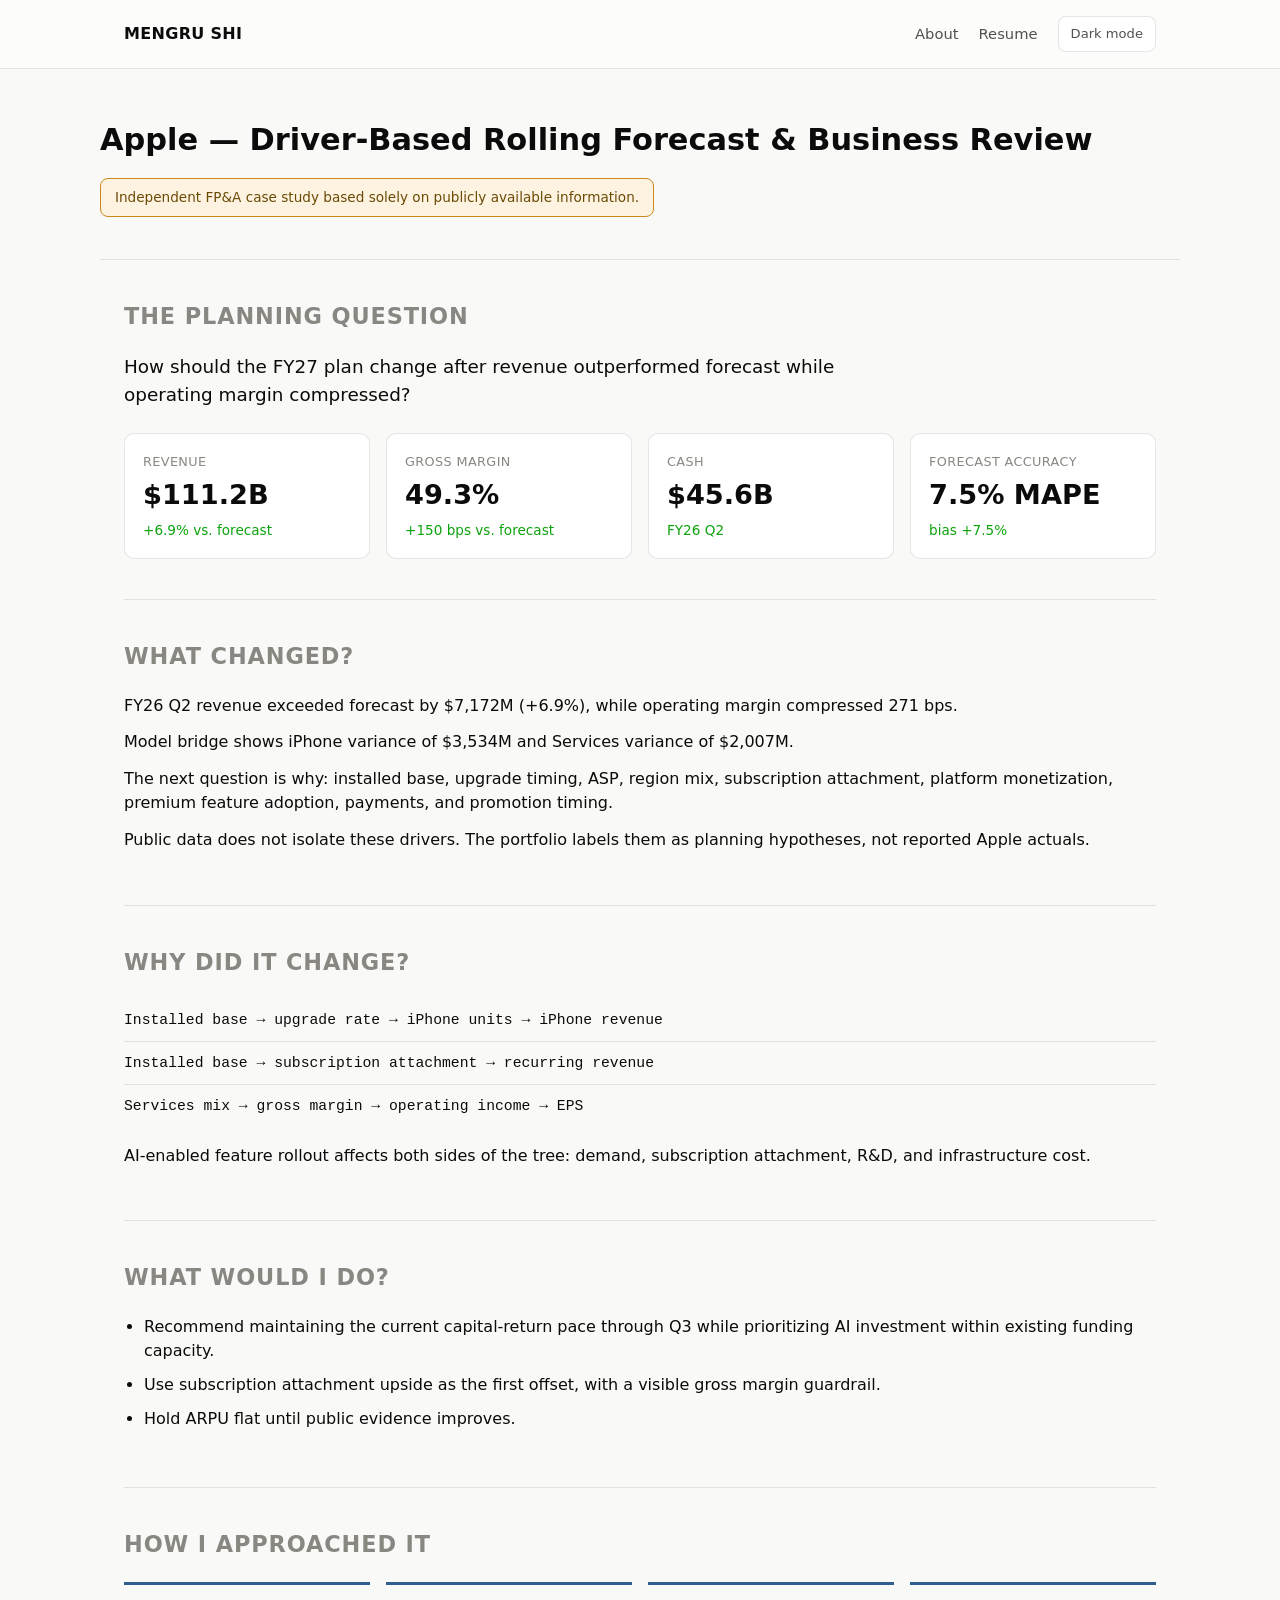
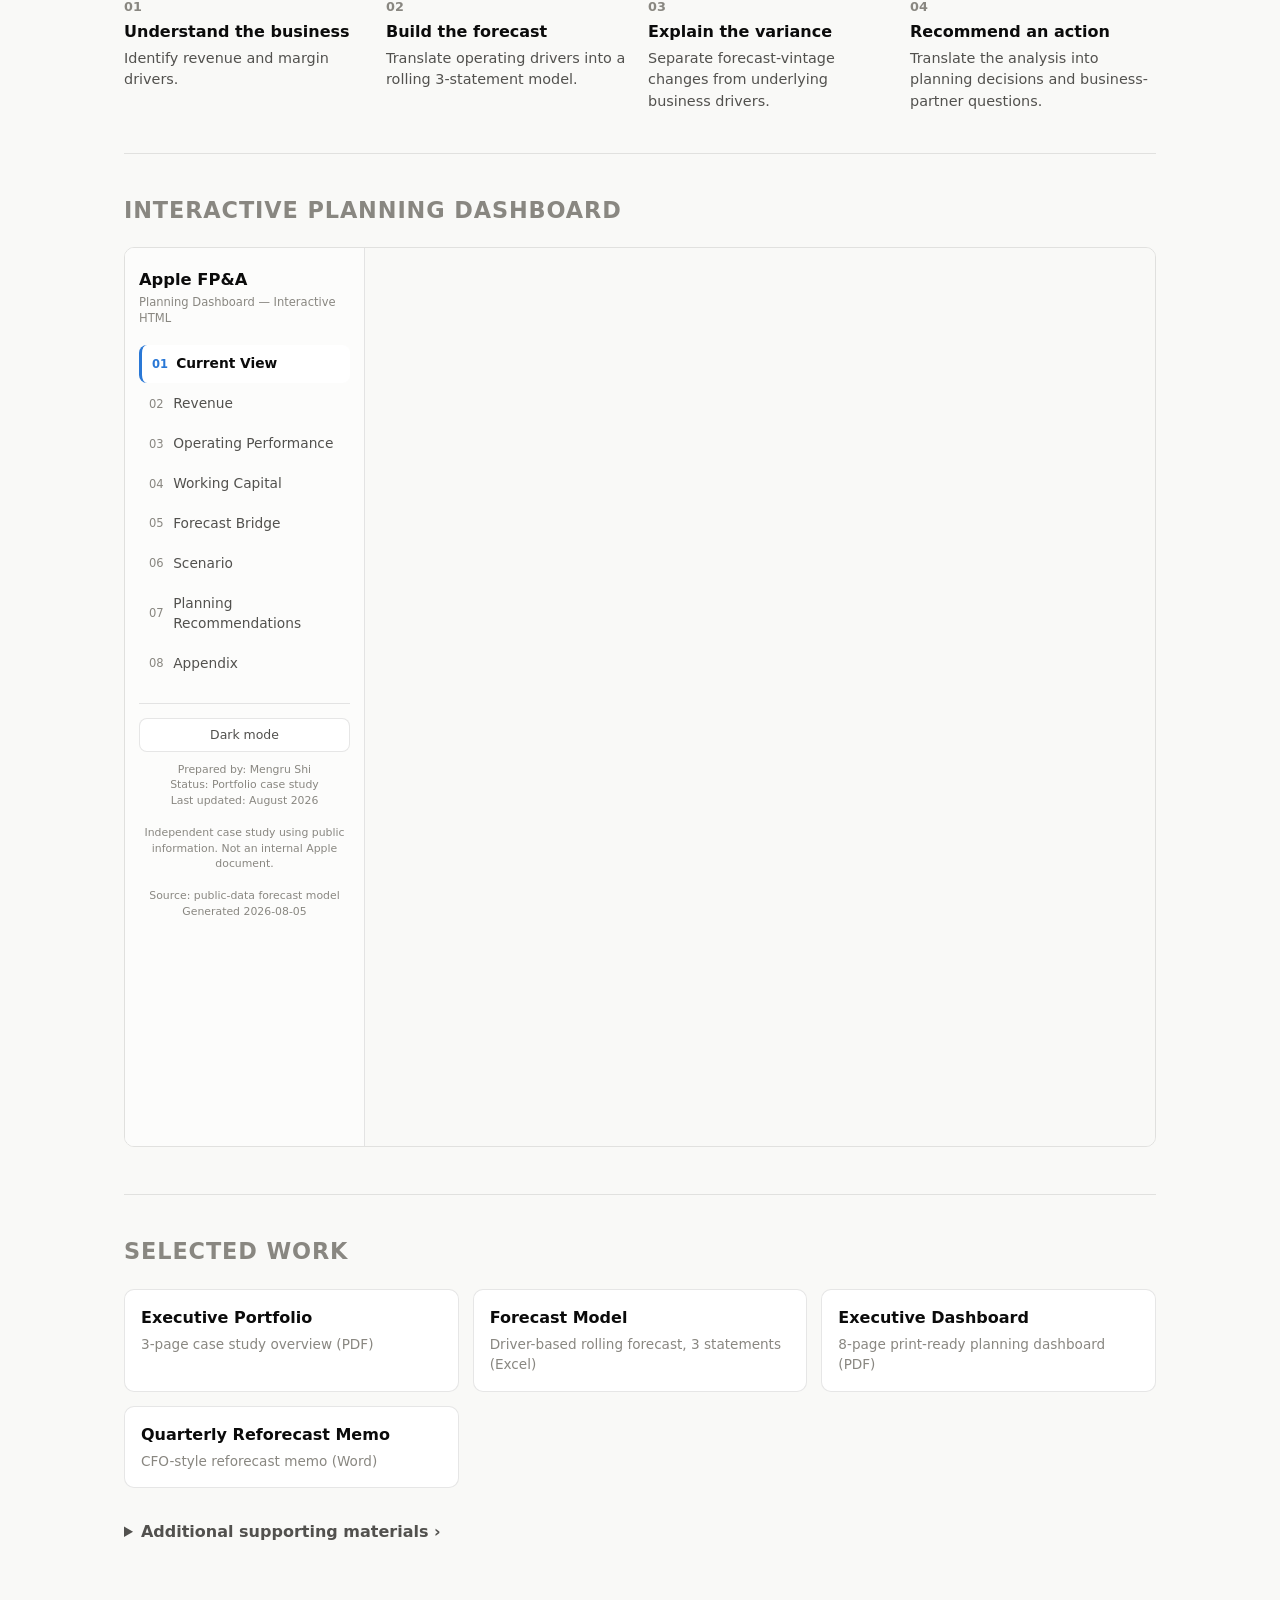
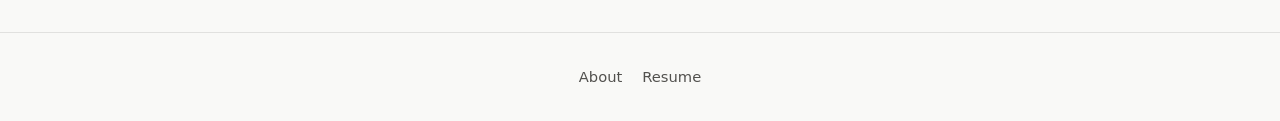
==== apple-fpa-case-study.html @ 6d857d4f "Initial FP&A portfolio website: homepage + Apple case study" ====
<!doctype html>
<html lang="en">
<head>
<meta charset="utf-8">
<meta name="viewport" content="width=device-width, initial-scale=1">
<title>Apple FP&amp;A Case Study — Mengru Shi</title>
<meta name="description" content="Independent FP&amp;A case study: driver-based rolling forecast, variance bridge, and planning recommendation for Apple, built from public financial information.">
<link rel="stylesheet" href="assets/styles.css">
</head>
<body>
<nav class="nav">
  <div class="nav-inner">
    <a class="nav-brand" href="index.html">MENGRU SHI</a>
    <ul class="nav-links">
      <li><a href="index.html#about">About</a></li>
      <li><a href="assets/resume/Mengru_Shi_Resume.pdf">Resume</a></li>
      <li><button class="theme-toggle" id="theme-toggle" type="button">Dark mode</button></li>
    </ul>
  </div>
</nav>

<header class="study-header container">
  <h1>Apple — Driver-Based Rolling Forecast &amp; Business Review</h1>
  <p class="disclaimer">Independent FP&amp;A case study based solely on publicly available information.</p>
</header>

<main class="container">

  <section class="section" id="planning-question">
    <h2>The Planning Question</h2>
    <p class="lede">How should the FY27 plan change after revenue outperformed forecast while operating margin compressed?</p>
    <div class="metric-tiles">
      <div class="metric-tile">
        <div class="label">Revenue</div>
        <div class="value tabular">$111.2B</div>
        <div class="delta">+6.9% vs. forecast</div>
      </div>
      <div class="metric-tile">
        <div class="label">Gross Margin</div>
        <div class="value tabular">49.3%</div>
        <div class="delta">+150 bps vs. forecast</div>
      </div>
      <div class="metric-tile">
        <div class="label">Cash</div>
        <div class="value tabular">$45.6B</div>
        <div class="delta">FY26 Q2</div>
      </div>
      <div class="metric-tile">
        <div class="label">Forecast Accuracy</div>
        <div class="value tabular">7.5% MAPE</div>
        <div class="delta">bias +7.5%</div>
      </div>
    </div>
  </section>

  <section class="section" id="what-changed">
    <h2>What changed?</h2>
    <p>FY26 Q2 revenue exceeded forecast by $7,172M (+6.9%), while operating margin compressed 271 bps.</p>
    <p>Model bridge shows iPhone variance of $3,534M and Services variance of $2,007M.</p>
    <p>The next question is why: installed base, upgrade timing, ASP, region mix, subscription attachment, platform monetization, premium feature adoption, payments, and promotion timing.</p>
    <p>Public data does not isolate these drivers. The portfolio labels them as planning hypotheses, not reported Apple actuals.</p>
  </section>

  <section class="section" id="why-did-it-change">
    <h2>Why did it change?</h2>
    <ul class="driver-tree">
      <li>Installed base → upgrade rate → iPhone units → iPhone revenue</li>
      <li>Installed base → subscription attachment → recurring revenue</li>
      <li>Services mix → gross margin → operating income → EPS</li>
    </ul>
    <p style="margin-top:16px;">AI-enabled feature rollout affects both sides of the tree: demand, subscription attachment, R&amp;D, and infrastructure cost.</p>
  </section>

  <section class="section" id="what-would-i-do">
    <h2>What would I do?</h2>
    <ul class="recommend-list">
      <li>Recommend maintaining the current capital-return pace through Q3 while prioritizing AI investment within existing funding capacity.</li>
      <li>Use subscription attachment upside as the first offset, with a visible gross margin guardrail.</li>
      <li>Hold ARPU flat until public evidence improves.</li>
    </ul>
  </section>

  <section class="section" id="how-i-approached-it">
    <h2>How I Approached It</h2>
    <div class="approach-steps">
      <div class="approach-step">
        <div class="step-num">01</div>
        <div class="step-title">Understand the business</div>
        <div class="step-desc">Identify revenue and margin drivers.</div>
      </div>
      <div class="approach-step">
        <div class="step-num">02</div>
        <div class="step-title">Build the forecast</div>
        <div class="step-desc">Translate operating drivers into a rolling 3-statement model.</div>
      </div>
      <div class="approach-step">
        <div class="step-num">03</div>
        <div class="step-title">Explain the variance</div>
        <div class="step-desc">Separate forecast-vintage changes from underlying business drivers.</div>
      </div>
      <div class="approach-step">
        <div class="step-num">04</div>
        <div class="step-title">Recommend an action</div>
        <div class="step-desc">Translate the analysis into planning decisions and business-partner questions.</div>
      </div>
    </div>
  </section>

  <section class="section dashboard-embed" id="dashboard">
    <h2>Interactive Planning Dashboard</h2>
    <iframe src="dashboard.html" title="Apple FP&amp;A Interactive Planning Dashboard" loading="lazy"></iframe>
    <a class="dashboard-mobile-link btn btn-secondary" href="dashboard.html" target="_blank" rel="noopener">Open dashboard full-screen →</a>
  </section>

  <section class="section" id="selected-work">
    <h2>Selected Work</h2>
    <div class="downloads-primary">
      <a class="download-item" href="assets/downloads/Executive-Portfolio.pdf">
        <div class="dl-label">Executive Portfolio</div>
        <div class="dl-desc">3-page case study overview (PDF)</div>
      </a>
      <a class="download-item" href="assets/downloads/Forecast-Model.xlsx">
        <div class="dl-label">Forecast Model</div>
        <div class="dl-desc">Driver-based rolling forecast, 3 statements (Excel)</div>
      </a>
      <a class="download-item" href="assets/downloads/Executive-Dashboard.pdf">
        <div class="dl-label">Executive Dashboard</div>
        <div class="dl-desc">8-page print-ready planning dashboard (PDF)</div>
      </a>
      <a class="download-item" href="assets/downloads/Quarterly-Reforecast-Memo.docx">
        <div class="dl-label">Quarterly Reforecast Memo</div>
        <div class="dl-desc">CFO-style reforecast memo (Word)</div>
      </a>
    </div>
    <details class="supporting-materials">
      <summary>Additional supporting materials ›</summary>
      <div class="downloads-supporting-list">
        <a class="download-item" href="assets/downloads/Executive-Business-Review-Deck.pptx">
          <div class="dl-label">Executive Business Review Deck</div>
          <div class="dl-desc">15-slide quarterly business review (PowerPoint)</div>
        </a>
        <a class="download-item" href="assets/downloads/Business-Review.pdf">
          <div class="dl-label">Business Review</div>
          <div class="dl-desc">Business understanding memo (PDF)</div>
        </a>
        <a class="download-item" href="assets/downloads/Historical-Financial-Database.xlsx">
          <div class="dl-label">Historical Financial Database</div>
          <div class="dl-desc">FY21–FY25 annual + quarterly actuals (Excel)</div>
        </a>
        <a class="download-item" href="assets/downloads/Investment-Decision-Memo.docx">
          <div class="dl-label">Investment Decision Memo</div>
          <div class="dl-desc">FY27 AI investment scenario decision memo (Word)</div>
        </a>
      </div>
    </details>
  </section>

</main>

<footer class="footer">
  <ul class="nav-links">
    <li><a href="index.html#about">About</a></li>
    <li><a href="assets/resume/Mengru_Shi_Resume.pdf">Resume</a></li>
  </ul>
</footer>

<script src="assets/theme-toggle.js"></script>
</body>
</html>
---- assets/styles.css ----
:root {
  color-scheme: light;
  --page-plane: #f9f9f7;
  --surface-1: #fcfcfb;
  --surface-2: #ffffff;
  --text-primary: #0b0b0b;
  --text-secondary: #52514e;
  --text-muted: #898781;
  --gridline: #e1e0d9;
  --border: rgba(11,11,11,0.10);
  --accent: #2f5f8f;
  --status-good: #0ca30c;
  --caution-bg: #fdf3e0;
  --caution-border: #c98a1a;
  --caution-text: #6b4a06;
  --radius: 10px;
  --shadow: 0 1px 2px rgba(11,11,11,0.06);
}
@media (prefers-color-scheme: dark) {
  :root:where(:not([data-theme="light"])) {
    color-scheme: dark;
    --page-plane: #0d0d0d; --surface-1: #1a1a19; --surface-2: #202020;
    --text-primary: #ffffff; --text-secondary: #c3c2b7; --text-muted: #9a9890;
    --gridline: #2c2c2a; --border: rgba(255,255,255,0.12);
    --accent: #3987e5; --status-good: #0ca30c;
    --caution-bg: #2a2410; --caution-border: #c98a1a; --caution-text: #e8c98a;
    --shadow: 0 1px 2px rgba(0,0,0,0.4);
  }
}
:root[data-theme="dark"] {
  color-scheme: dark;
  --page-plane: #111111; --surface-1: #181818; --surface-2: #202020;
  --text-primary: #ffffff; --text-secondary: #c3c2b7; --text-muted: #9a9890;
  --gridline: #2c2c2a; --border: rgba(255,255,255,0.12);
  --accent: #3987e5; --status-good: #0ca30c;
  --caution-bg: #2a2410; --caution-border: #c98a1a; --caution-text: #e8c98a;
  --shadow: none;
}
:root[data-theme="light"] {
  color-scheme: light;
  --page-plane: #ffffff; --surface-1: #ffffff; --surface-2: #f7f8fa;
  --text-primary: #0b0b0b; --text-secondary: #52514e; --text-muted: #898781;
  --gridline: #e1e0d9; --border: rgba(11,11,11,0.10);
  --accent: #2f5f8f; --status-good: #0ca30c;
  --caution-bg: #fdf3e0; --caution-border: #c98a1a; --caution-text: #6b4a06;
}

* { box-sizing: border-box; }
html, body { margin: 0; padding: 0; }
body {
  font-family: system-ui, -apple-system, "Segoe UI", sans-serif;
  background: var(--page-plane);
  color: var(--text-primary);
  line-height: 1.5;
  font-size: 16px;
}
h1, h2, h3, h4 { margin: 0 0 0.5em 0; text-wrap: balance; }
p { margin: 0 0 0.8em 0; }
.tabular { font-variant-numeric: tabular-nums; }
a { color: var(--accent); }
.container { max-width: 1080px; margin: 0 auto; padding: 0 24px; }

/* ---- Nav ---- */
.nav {
  border-bottom: 1px solid var(--border);
  background: var(--surface-1);
  position: sticky; top: 0; z-index: 10;
}
.nav-inner { max-width: 1080px; margin: 0 auto; padding: 16px 24px; display: flex; align-items: center; justify-content: space-between; }
.nav-brand { font-weight: 700; text-decoration: none; color: var(--text-primary); letter-spacing: 0.02em; }
.nav-links { display: flex; align-items: center; gap: 20px; list-style: none; margin: 0; padding: 0; }
.nav-links a { color: var(--text-secondary); text-decoration: none; font-size: 0.92rem; }
.nav-links a:hover { color: var(--text-primary); }

/* ---- Buttons ---- */
.btn {
  display: inline-block; padding: 10px 20px; border-radius: 8px; font-size: 0.95rem;
  text-decoration: none; font-weight: 600; border: 1px solid var(--border); cursor: pointer;
}
.btn-primary { background: var(--accent); color: #ffffff; border-color: var(--accent); }
.btn-secondary { background: var(--surface-2); color: var(--text-primary); }
.theme-toggle { background: var(--surface-2); border: 1px solid var(--border); color: var(--text-secondary); font: inherit; font-size: 0.82rem; padding: 7px 12px; border-radius: 8px; cursor: pointer; }

/* ---- Hero ---- */
.hero { padding: 72px 0 48px; }
.hero-name { font-size: 1.1rem; letter-spacing: 0.08em; color: var(--text-muted); text-transform: uppercase; margin-bottom: 6px; }
.hero-title { font-size: 2.4rem; margin-bottom: 18px; }
.hero-tagline { font-size: 1.25rem; color: var(--text-primary); max-width: 640px; }
.hero-subline { font-size: 0.98rem; color: var(--text-muted); max-width: 640px; margin-bottom: 28px; }
.hero-ctas { display: flex; gap: 12px; flex-wrap: wrap; }

/* ---- Disclaimer ---- */
.disclaimer {
  background: var(--caution-bg); border: 1px solid var(--caution-border); color: var(--caution-text);
  border-radius: 8px; padding: 8px 14px; font-size: 0.85rem; display: inline-block; margin: 10px 0 18px;
}

/* ---- Case study cards (homepage) ---- */
.card-grid { display: grid; grid-template-columns: repeat(auto-fill, minmax(320px, 1fr)); gap: 20px; padding: 24px 0 72px; }
.case-card { background: var(--surface-2); border: 1px solid var(--border); border-radius: var(--radius); padding: 24px; box-shadow: var(--shadow); }
.case-card h3 { margin-bottom: 4px; }
.case-card .card-link { display: inline-block; margin-top: 14px; font-weight: 600; text-decoration: none; }

/* ---- Case study page header ---- */
.study-header { padding: 48px 0 24px; border-bottom: 1px solid var(--border); }
.study-header h1 { font-size: 1.9rem; margin-bottom: 6px; }

/* ---- Sections ---- */
.section { padding: 40px 0; border-bottom: 1px solid var(--border); }
.section:last-of-type { border-bottom: none; }
.section h2 { font-size: 1.4rem; color: var(--text-muted); text-transform: uppercase; letter-spacing: 0.04em; font-weight: 700; margin-bottom: 20px; }
.section .lede { font-size: 1.15rem; color: var(--text-primary); max-width: 760px; margin-bottom: 24px; }

/* ---- Metric tiles ---- */
.metric-tiles { display: grid; grid-template-columns: repeat(auto-fit, minmax(180px, 1fr)); gap: 16px; }
.metric-tile { background: var(--surface-2); border: 1px solid var(--border); border-radius: var(--radius); padding: 18px; }
.metric-tile .label { font-size: 0.8rem; color: var(--text-muted); text-transform: uppercase; letter-spacing: 0.03em; }
.metric-tile .value { font-size: 1.7rem; font-weight: 700; margin: 4px 0; }
.metric-tile .delta { font-size: 0.85rem; color: var(--status-good); }

/* ---- Driver tree / recommendation lists ---- */
.driver-tree { list-style: none; padding: 0; margin: 0; }
.driver-tree li { padding: 10px 0; border-top: 1px solid var(--border); font-family: ui-monospace, monospace; font-size: 0.92rem; }
.driver-tree li:first-child { border-top: none; }
.recommend-list { padding-left: 20px; }
.recommend-list li { margin-bottom: 10px; }

/* ---- How I Approached It ---- */
.approach-steps { display: grid; grid-template-columns: repeat(4, 1fr); gap: 16px; }
.approach-step { border-top: 3px solid var(--accent); padding-top: 12px; }
.approach-step .step-num { font-size: 0.8rem; color: var(--text-muted); font-weight: 700; }
.approach-step .step-title { font-weight: 700; margin: 4px 0; }
.approach-step .step-desc { font-size: 0.9rem; color: var(--text-secondary); }

/* ---- Dashboard embed ---- */
.dashboard-embed iframe { width: 100%; height: 900px; border: 1px solid var(--border); border-radius: var(--radius); }
.dashboard-mobile-link { display: none; }

/* ---- Downloads ---- */
.downloads-primary, .downloads-supporting-list { display: grid; grid-template-columns: repeat(auto-fill, minmax(260px, 1fr)); gap: 14px; }
.download-item { display: block; background: var(--surface-2); border: 1px solid var(--border); border-radius: var(--radius); padding: 16px; text-decoration: none; color: var(--text-primary); }
.download-item .dl-label { font-weight: 600; }
.download-item .dl-desc { font-size: 0.85rem; color: var(--text-muted); margin-top: 4px; }
details.supporting-materials { margin-top: 24px; }
details.supporting-materials summary { cursor: pointer; font-weight: 600; color: var(--text-secondary); padding: 8px 0; }
details.supporting-materials .downloads-supporting-list { margin-top: 16px; }

/* ---- Footer ---- */
.footer { border-top: 1px solid var(--border); padding: 32px 0; margin-top: 40px; }
.footer .nav-links { justify-content: center; }

/* ---- Responsive ---- */
@media (max-width: 720px) {
  .hero-title { font-size: 1.9rem; }
  .approach-steps { grid-template-columns: 1fr; }
  .dashboard-embed iframe { display: none; }
  .dashboard-mobile-link { display: inline-block; }
  .nav-links { gap: 12px; }
}
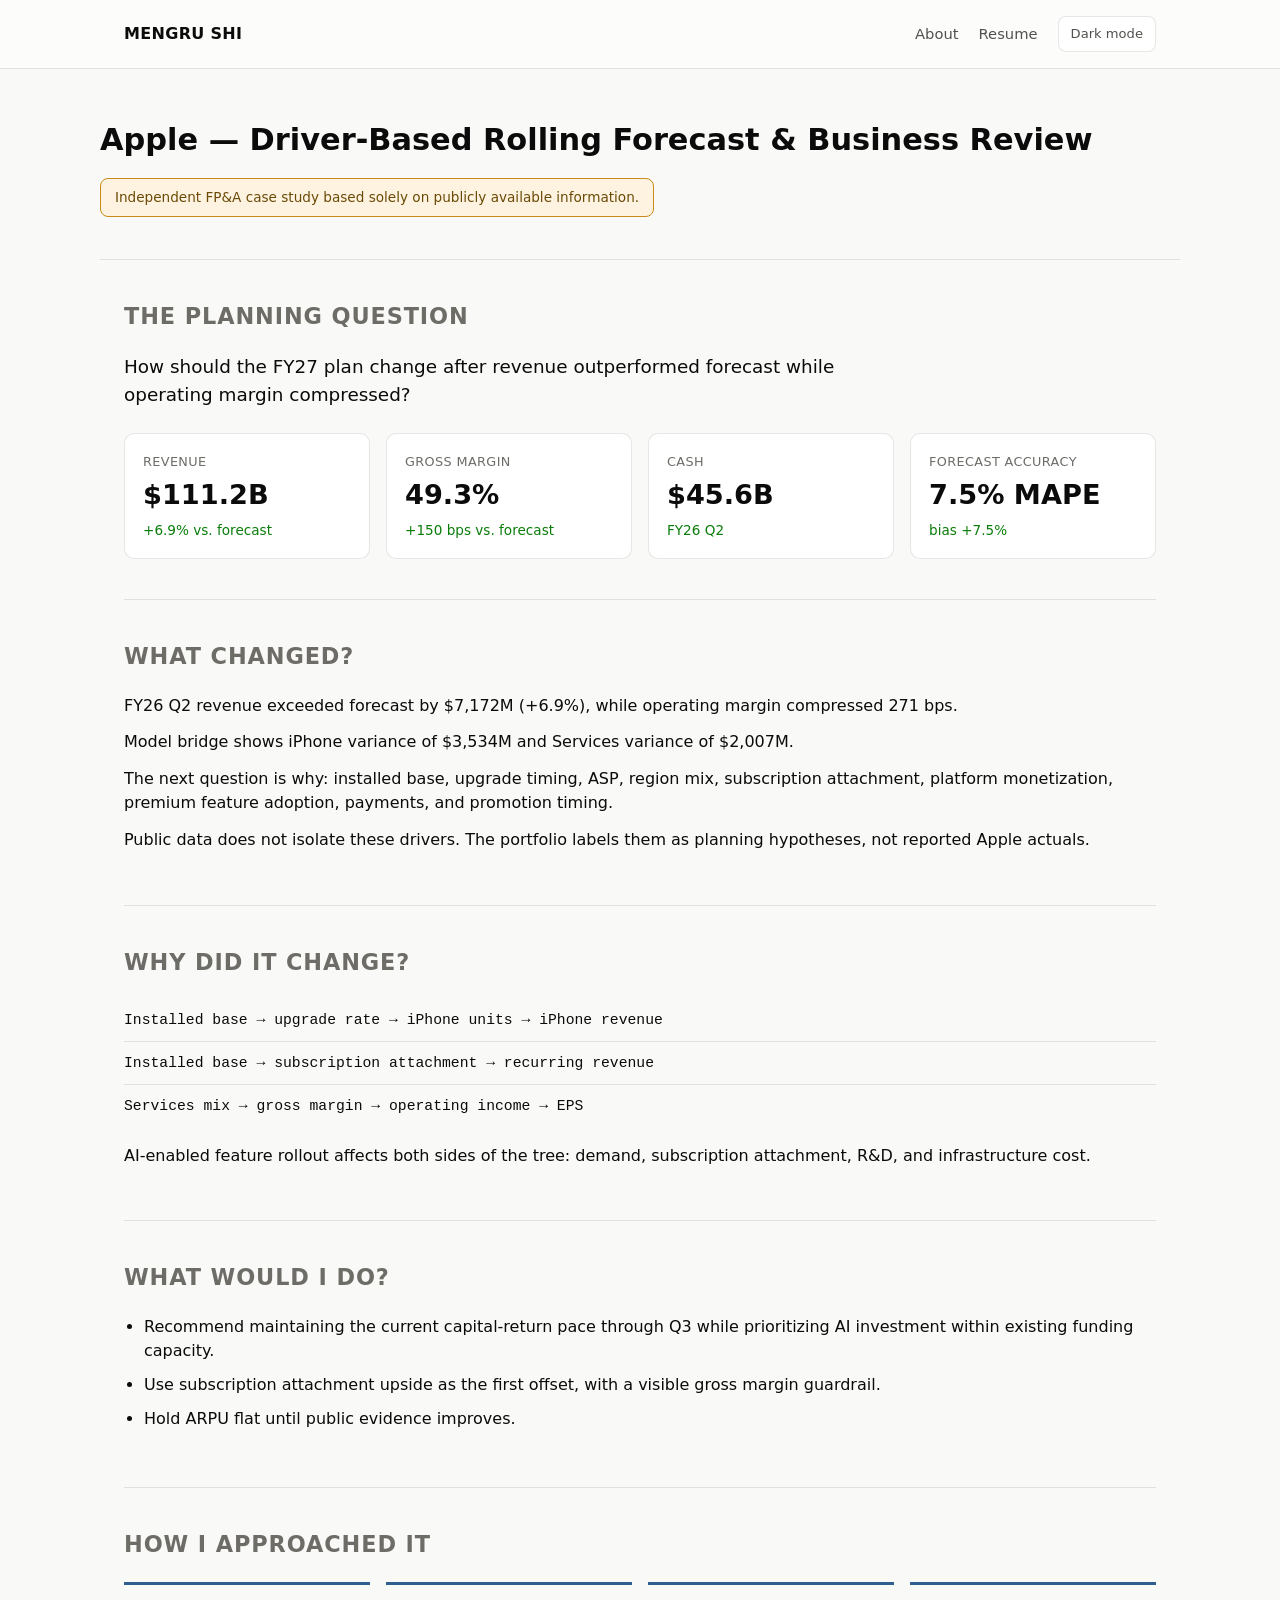
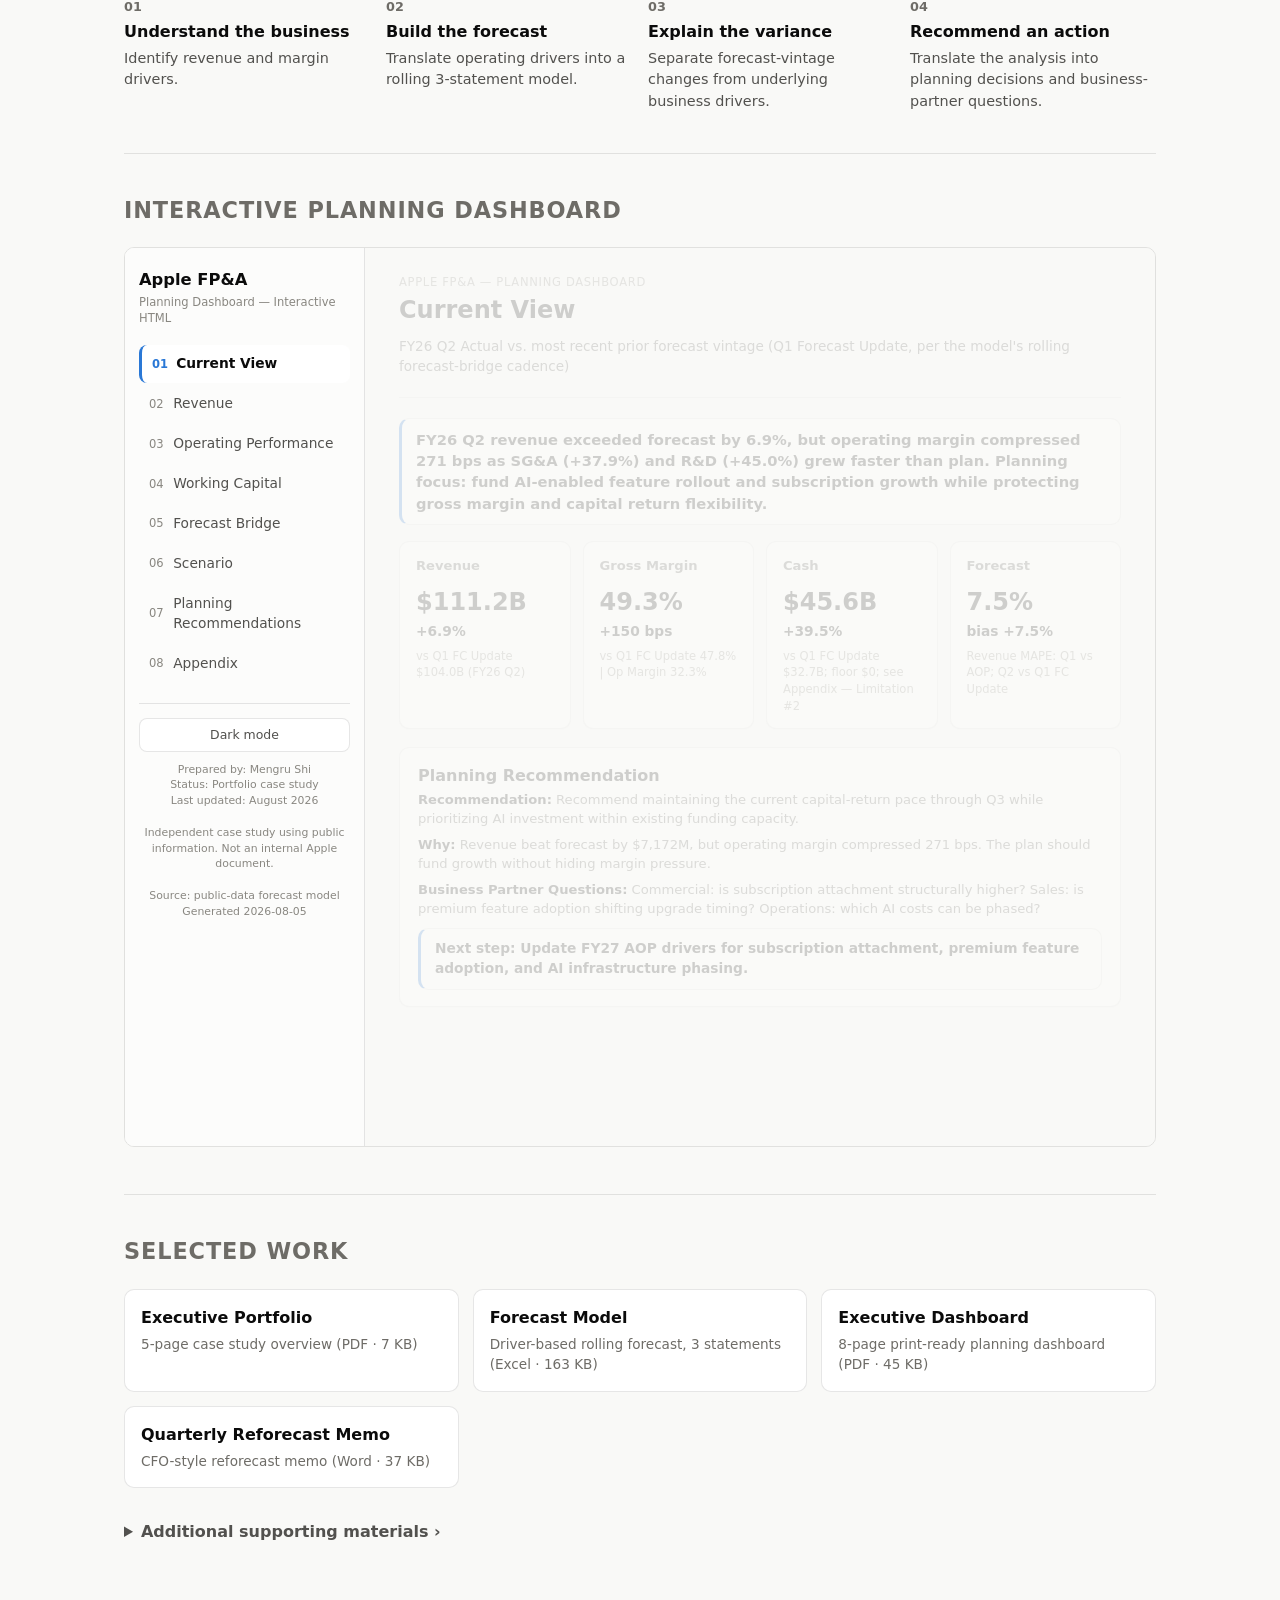
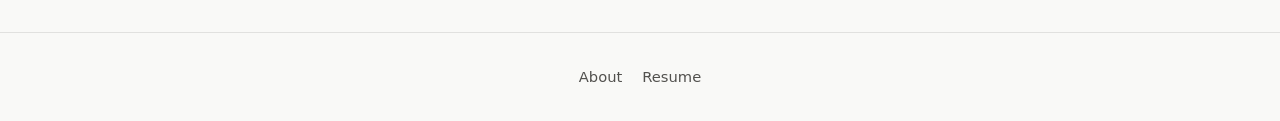
==== commit 133be78f: "Fix final-review findings: theme consistency, mobile overflow, contrast, heading hierarchy, download" ====
--- a/apple-fpa-case-study.html
+++ b/apple-fpa-case-study.html
@@ -5,6 +5,7 @@
 <meta name="viewport" content="width=device-width, initial-scale=1">
 <title>Apple FP&amp;A Case Study — Mengru Shi</title>
 <meta name="description" content="Independent FP&amp;A case study: driver-based rolling forecast, variance bridge, and planning recommendation for Apple, built from public financial information.">
+<script>try{var t=localStorage.getItem('apple-fpna-dashboard-theme');if(t==='dark'||t==='light')document.documentElement.setAttribute('data-theme',t)}catch(e){}</script>
 <link rel="stylesheet" href="assets/styles.css">
 </head>
 <body>
@@ -117,19 +118,19 @@
     <div class="downloads-primary">
       <a class="download-item" href="assets/downloads/Executive-Portfolio.pdf">
         <div class="dl-label">Executive Portfolio</div>
-        <div class="dl-desc">3-page case study overview (PDF)</div>
+        <div class="dl-desc">5-page case study overview (PDF · 7 KB)</div>
       </a>
       <a class="download-item" href="assets/downloads/Forecast-Model.xlsx">
         <div class="dl-label">Forecast Model</div>
-        <div class="dl-desc">Driver-based rolling forecast, 3 statements (Excel)</div>
+        <div class="dl-desc">Driver-based rolling forecast, 3 statements (Excel · 163 KB)</div>
       </a>
       <a class="download-item" href="assets/downloads/Executive-Dashboard.pdf">
         <div class="dl-label">Executive Dashboard</div>
-        <div class="dl-desc">8-page print-ready planning dashboard (PDF)</div>
+        <div class="dl-desc">8-page print-ready planning dashboard (PDF · 45 KB)</div>
       </a>
       <a class="download-item" href="assets/downloads/Quarterly-Reforecast-Memo.docx">
         <div class="dl-label">Quarterly Reforecast Memo</div>
-        <div class="dl-desc">CFO-style reforecast memo (Word)</div>
+        <div class="dl-desc">CFO-style reforecast memo (Word · 37 KB)</div>
       </a>
     </div>
     <details class="supporting-materials">
@@ -137,19 +138,19 @@
       <div class="downloads-supporting-list">
         <a class="download-item" href="assets/downloads/Executive-Business-Review-Deck.pptx">
           <div class="dl-label">Executive Business Review Deck</div>
-          <div class="dl-desc">15-slide quarterly business review (PowerPoint)</div>
+          <div class="dl-desc">15-slide quarterly business review (PowerPoint · 21 KB)</div>
         </a>
         <a class="download-item" href="assets/downloads/Business-Review.pdf">
           <div class="dl-label">Business Review</div>
-          <div class="dl-desc">Business understanding memo (PDF)</div>
+          <div class="dl-desc">Business understanding memo (PDF · 33 KB)</div>
         </a>
         <a class="download-item" href="assets/downloads/Historical-Financial-Database.xlsx">
           <div class="dl-label">Historical Financial Database</div>
-          <div class="dl-desc">FY21–FY25 annual + quarterly actuals (Excel)</div>
+          <div class="dl-desc">FY21–FY25 annual + quarterly actuals (Excel · 25 KB)</div>
         </a>
         <a class="download-item" href="assets/downloads/Investment-Decision-Memo.docx">
           <div class="dl-label">Investment Decision Memo</div>
-          <div class="dl-desc">FY27 AI investment scenario decision memo (Word)</div>
+          <div class="dl-desc">FY27 AI investment scenario decision memo (Word · 37 KB)</div>
         </a>
       </div>
     </details>
--- a/assets/styles.css
+++ b/assets/styles.css
@@ -5,11 +5,11 @@
   --surface-2: #ffffff;
   --text-primary: #0b0b0b;
   --text-secondary: #52514e;
-  --text-muted: #898781;
+  --text-muted: #6e6c67;
   --gridline: #e1e0d9;
   --border: rgba(11,11,11,0.10);
   --accent: #2f5f8f;
-  --status-good: #0ca30c;
+  --status-good: #0a7d0a;
   --caution-bg: #fdf3e0;
   --caution-border: #c98a1a;
   --caution-text: #6b4a06;
@@ -29,20 +29,21 @@
 }
 :root[data-theme="dark"] {
   color-scheme: dark;
-  --page-plane: #111111; --surface-1: #181818; --surface-2: #202020;
+  --page-plane: #0d0d0d; --surface-1: #1a1a19; --surface-2: #202020;
   --text-primary: #ffffff; --text-secondary: #c3c2b7; --text-muted: #9a9890;
   --gridline: #2c2c2a; --border: rgba(255,255,255,0.12);
   --accent: #3987e5; --status-good: #0ca30c;
   --caution-bg: #2a2410; --caution-border: #c98a1a; --caution-text: #e8c98a;
-  --shadow: none;
+  --shadow: 0 1px 2px rgba(0,0,0,0.4);
 }
 :root[data-theme="light"] {
   color-scheme: light;
-  --page-plane: #ffffff; --surface-1: #ffffff; --surface-2: #f7f8fa;
-  --text-primary: #0b0b0b; --text-secondary: #52514e; --text-muted: #898781;
+  --page-plane: #f9f9f7; --surface-1: #fcfcfb; --surface-2: #ffffff;
+  --text-primary: #0b0b0b; --text-secondary: #52514e; --text-muted: #6e6c67;
   --gridline: #e1e0d9; --border: rgba(11,11,11,0.10);
-  --accent: #2f5f8f; --status-good: #0ca30c;
+  --accent: #2f5f8f; --status-good: #0a7d0a;
   --caution-bg: #fdf3e0; --caution-border: #c98a1a; --caution-text: #6b4a06;
+  --shadow: 0 1px 2px rgba(11,11,11,0.06);
 }
 
 * { box-sizing: border-box; }
@@ -59,6 +60,7 @@
 .tabular { font-variant-numeric: tabular-nums; }
 a { color: var(--accent); }
 .container { max-width: 1080px; margin: 0 auto; padding: 0 24px; }
+[id] { scroll-margin-top: 80px; }
 
 /* ---- Nav ---- */
 .nav {
@@ -80,6 +82,10 @@
 .btn-primary { background: var(--accent); color: #ffffff; border-color: var(--accent); }
 .btn-secondary { background: var(--surface-2); color: var(--text-primary); }
 .theme-toggle { background: var(--surface-2); border: 1px solid var(--border); color: var(--text-secondary); font: inherit; font-size: 0.82rem; padding: 7px 12px; border-radius: 8px; cursor: pointer; }
+:root[data-theme="dark"] .btn-primary { color: #0b0b0b; }
+@media (prefers-color-scheme: dark) {
+  :root:where(:not([data-theme="light"])) .btn-primary { color: #0b0b0b; }
+}
 
 /* ---- Hero ---- */
 .hero { padding: 72px 0 48px; }
@@ -155,5 +161,6 @@
   .approach-steps { grid-template-columns: 1fr; }
   .dashboard-embed iframe { display: none; }
   .dashboard-mobile-link { display: inline-block; }
-  .nav-links { gap: 12px; }
+  .nav-links { gap: 12px; flex-wrap: wrap; }
+  .card-grid { grid-template-columns: 1fr; }
 }
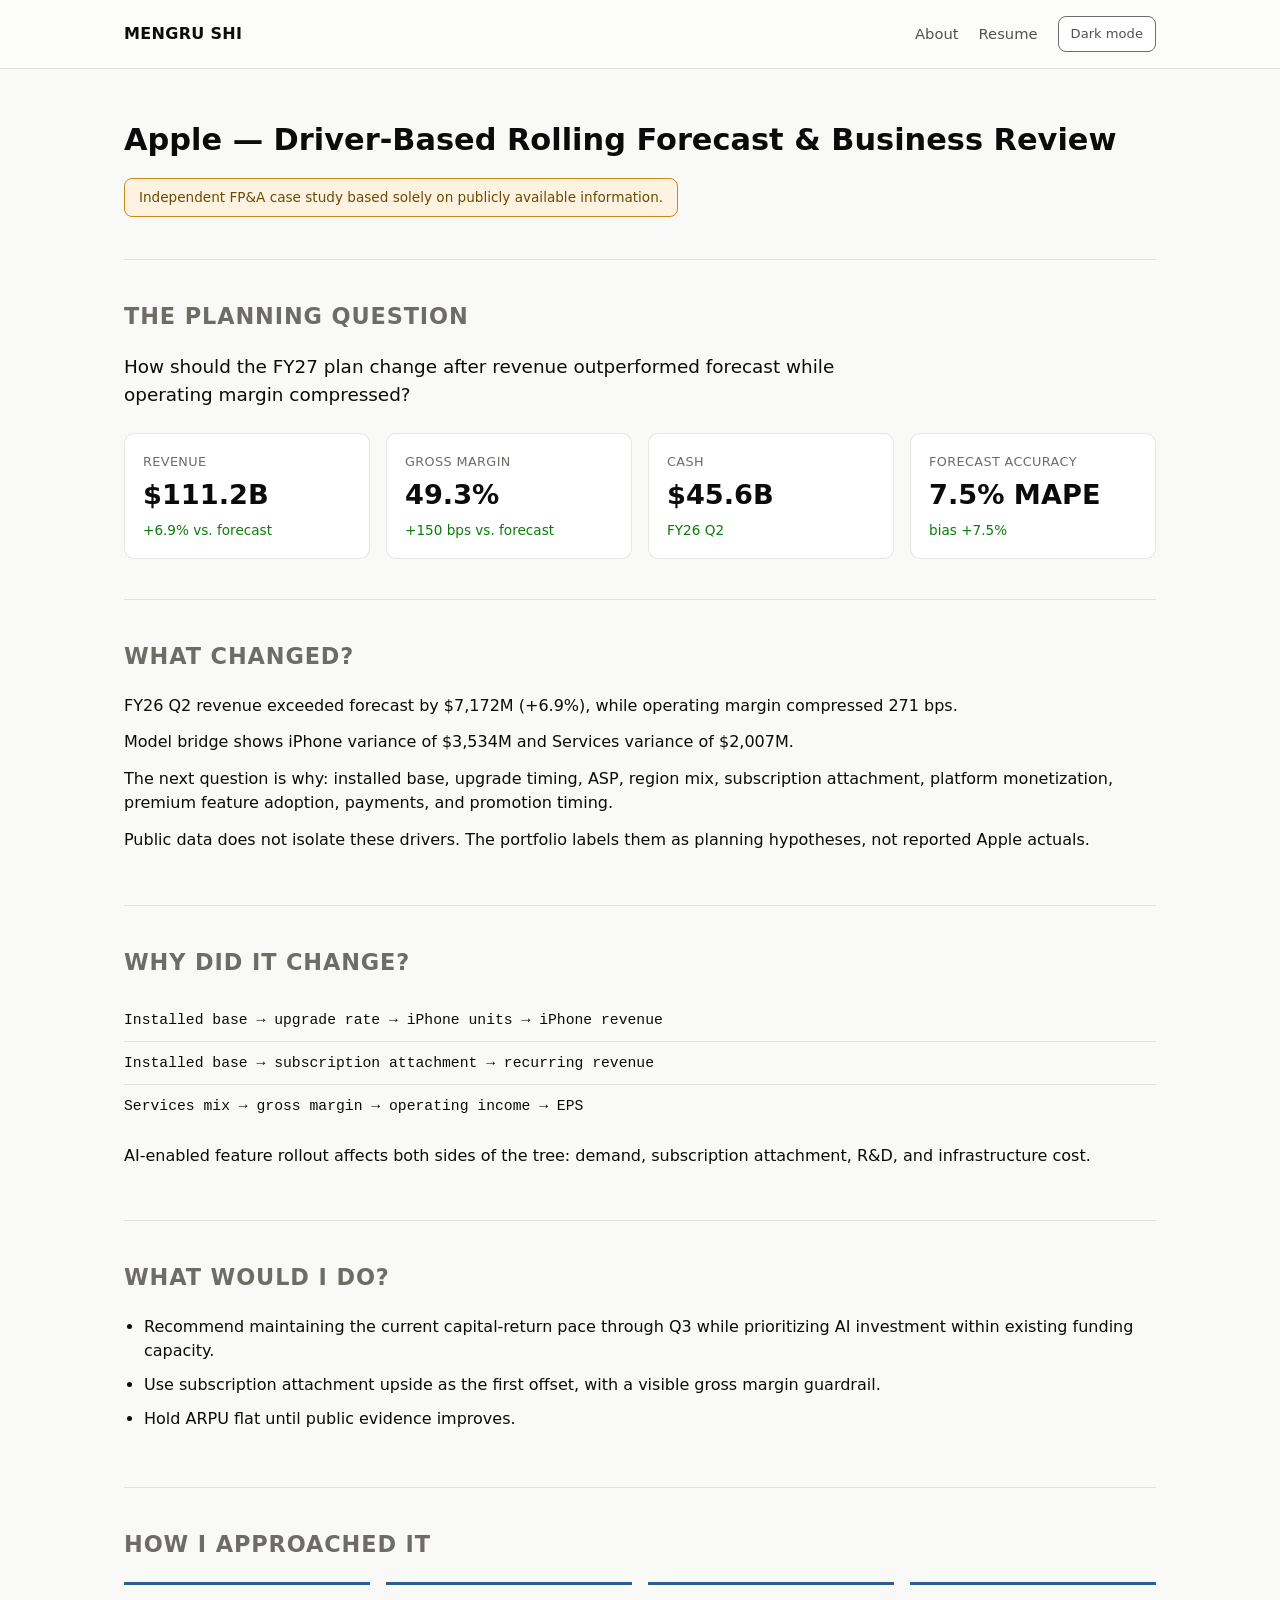
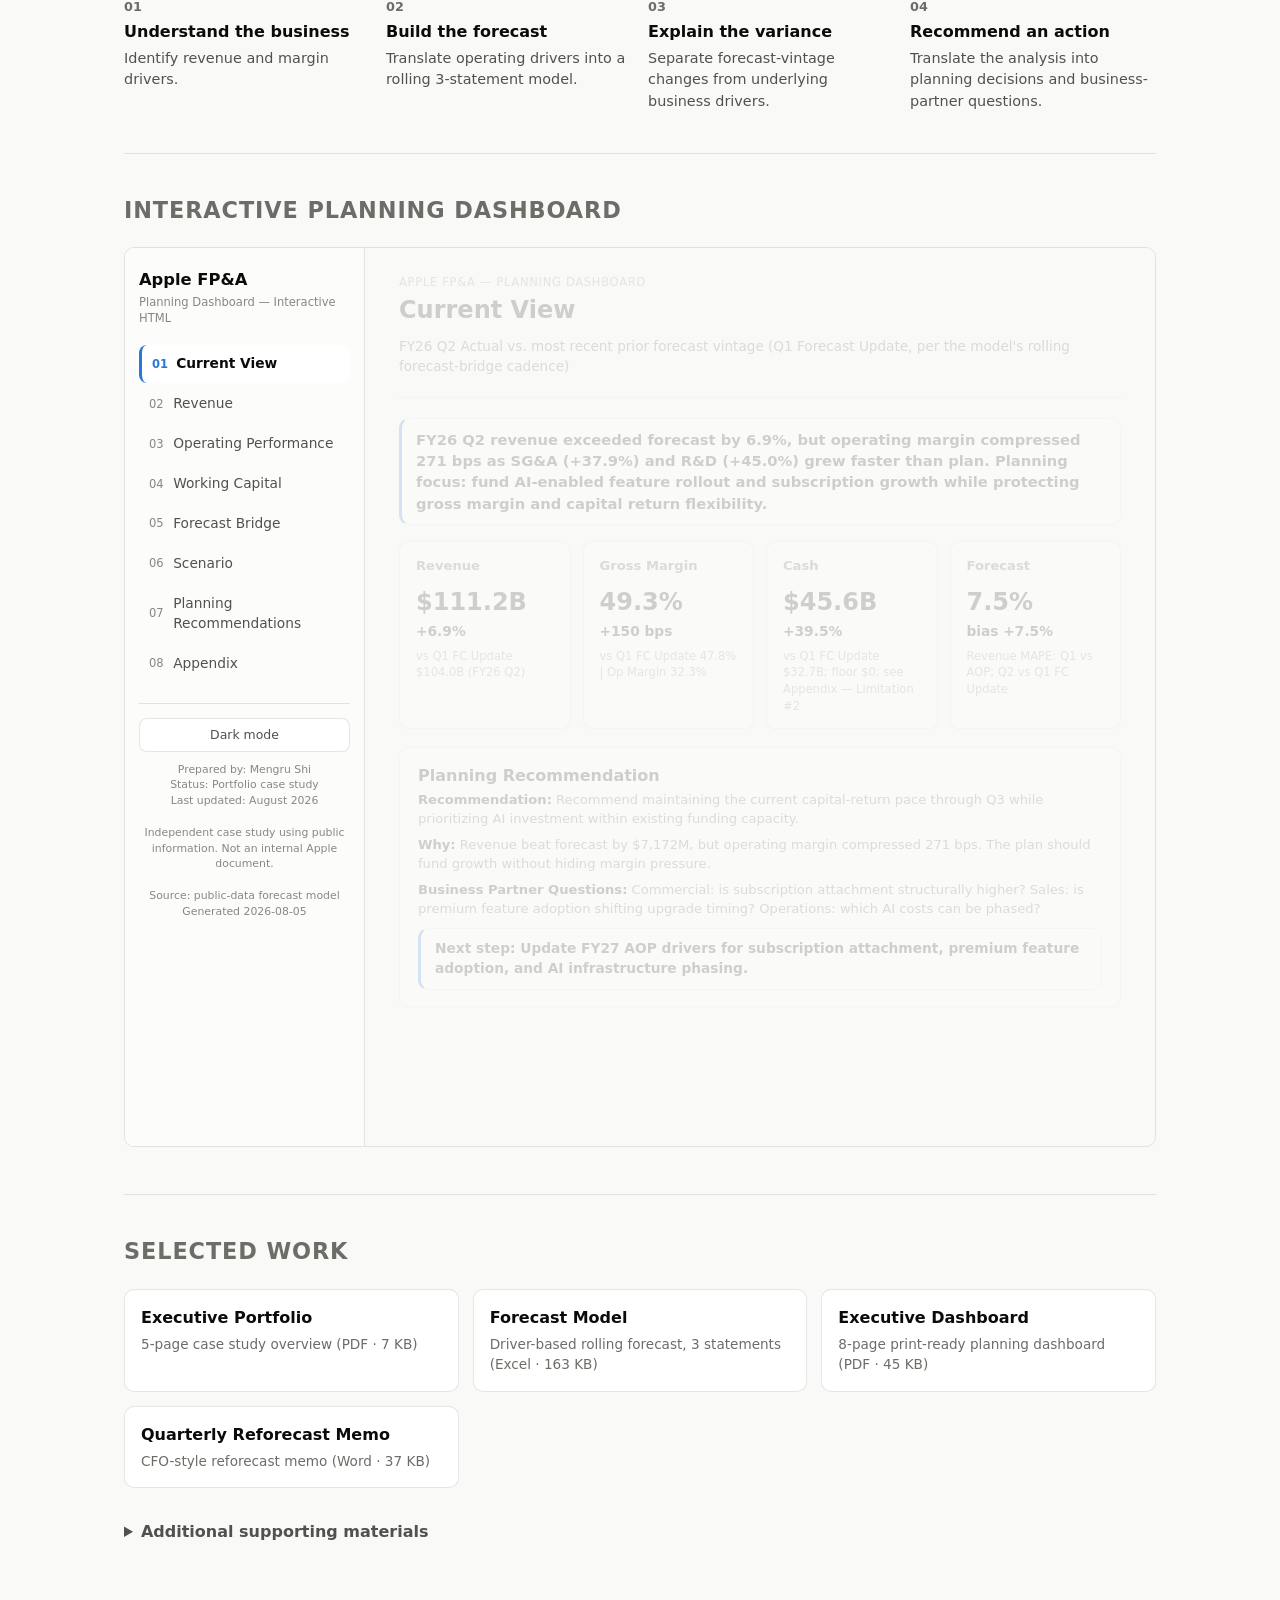
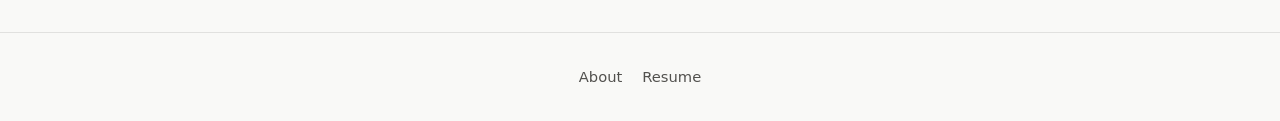
==== commit 71de8a0b: "Fix minor polish findings: favicon, OG tags, delta coloring, contrast, landmark structure, misc clea" ====
--- a/apple-fpa-case-study.html
+++ b/apple-fpa-case-study.html
@@ -5,6 +5,12 @@
 <meta name="viewport" content="width=device-width, initial-scale=1">
 <title>Apple FP&amp;A Case Study — Mengru Shi</title>
 <meta name="description" content="Independent FP&amp;A case study: driver-based rolling forecast, variance bridge, and planning recommendation for Apple, built from public financial information.">
+<link rel="icon" href="data:image/svg+xml,<svg xmlns='http://www.w3.org/2000/svg' viewBox='0 0 100 100'><rect width='100' height='100' rx='16' fill='%232f5f8f'/><text x='50' y='68' font-size='48' font-family='system-ui,sans-serif' font-weight='700' fill='white' text-anchor='middle'>MS</text></svg>">
+<meta property="og:type" content="website">
+<meta property="og:title" content="Apple FP&amp;A Case Study — Mengru Shi">
+<meta property="og:description" content="Independent FP&amp;A case study: driver-based rolling forecast, variance bridge, and planning recommendation for Apple, built from public financial information.">
+<meta property="og:url" content="https://sls17178.github.io/apple-fpa-case-study.html">
+<meta name="twitter:card" content="summary">
 <script>try{var t=localStorage.getItem('apple-fpna-dashboard-theme');if(t==='dark'||t==='light')document.documentElement.setAttribute('data-theme',t)}catch(e){}</script>
 <link rel="stylesheet" href="assets/styles.css">
 </head>
@@ -20,12 +26,12 @@
   </div>
 </nav>
 
+<main class="container">
+
 <header class="study-header container">
   <h1>Apple — Driver-Based Rolling Forecast &amp; Business Review</h1>
   <p class="disclaimer">Independent FP&amp;A case study based solely on publicly available information.</p>
 </header>
-
-<main class="container">
 
   <section class="section" id="planning-question">
     <h2>The Planning Question</h2>
@@ -44,12 +50,12 @@
       <div class="metric-tile">
         <div class="label">Cash</div>
         <div class="value tabular">$45.6B</div>
-        <div class="delta">FY26 Q2</div>
+        <div class="delta delta-neutral">FY26 Q2</div>
       </div>
       <div class="metric-tile">
         <div class="label">Forecast Accuracy</div>
         <div class="value tabular">7.5% MAPE</div>
-        <div class="delta">bias +7.5%</div>
+        <div class="delta delta-neutral">bias +7.5%</div>
       </div>
     </div>
   </section>
@@ -69,7 +75,7 @@
       <li>Installed base → subscription attachment → recurring revenue</li>
       <li>Services mix → gross margin → operating income → EPS</li>
     </ul>
-    <p style="margin-top:16px;">AI-enabled feature rollout affects both sides of the tree: demand, subscription attachment, R&amp;D, and infrastructure cost.</p>
+    <p>AI-enabled feature rollout affects both sides of the tree: demand, subscription attachment, R&amp;D, and infrastructure cost.</p>
   </section>
 
   <section class="section" id="what-would-i-do">
@@ -116,7 +122,7 @@
   <section class="section" id="selected-work">
     <h2>Selected Work</h2>
     <div class="downloads-primary">
-      <a class="download-item" href="assets/downloads/Executive-Portfolio.pdf">
+      <a class="download-item" href="assets/downloads/Executive-Portfolio.pdf" target="_blank" rel="noopener">
         <div class="dl-label">Executive Portfolio</div>
         <div class="dl-desc">5-page case study overview (PDF · 7 KB)</div>
       </a>
@@ -124,7 +130,7 @@
         <div class="dl-label">Forecast Model</div>
         <div class="dl-desc">Driver-based rolling forecast, 3 statements (Excel · 163 KB)</div>
       </a>
-      <a class="download-item" href="assets/downloads/Executive-Dashboard.pdf">
+      <a class="download-item" href="assets/downloads/Executive-Dashboard.pdf" target="_blank" rel="noopener">
         <div class="dl-label">Executive Dashboard</div>
         <div class="dl-desc">8-page print-ready planning dashboard (PDF · 45 KB)</div>
       </a>
@@ -134,13 +140,13 @@
       </a>
     </div>
     <details class="supporting-materials">
-      <summary>Additional supporting materials ›</summary>
+      <summary>Additional supporting materials</summary>
       <div class="downloads-supporting-list">
         <a class="download-item" href="assets/downloads/Executive-Business-Review-Deck.pptx">
           <div class="dl-label">Executive Business Review Deck</div>
           <div class="dl-desc">15-slide quarterly business review (PowerPoint · 21 KB)</div>
         </a>
-        <a class="download-item" href="assets/downloads/Business-Review.pdf">
+        <a class="download-item" href="assets/downloads/Business-Review.pdf" target="_blank" rel="noopener">
           <div class="dl-label">Business Review</div>
           <div class="dl-desc">Business understanding memo (PDF · 33 KB)</div>
         </a>
--- a/assets/styles.css
+++ b/assets/styles.css
@@ -6,7 +6,6 @@
   --text-primary: #0b0b0b;
   --text-secondary: #52514e;
   --text-muted: #6e6c67;
-  --gridline: #e1e0d9;
   --border: rgba(11,11,11,0.10);
   --accent: #2f5f8f;
   --status-good: #0a7d0a;
@@ -21,7 +20,7 @@
     color-scheme: dark;
     --page-plane: #0d0d0d; --surface-1: #1a1a19; --surface-2: #202020;
     --text-primary: #ffffff; --text-secondary: #c3c2b7; --text-muted: #9a9890;
-    --gridline: #2c2c2a; --border: rgba(255,255,255,0.12);
+    --border: rgba(255,255,255,0.12);
     --accent: #3987e5; --status-good: #0ca30c;
     --caution-bg: #2a2410; --caution-border: #c98a1a; --caution-text: #e8c98a;
     --shadow: 0 1px 2px rgba(0,0,0,0.4);
@@ -31,7 +30,7 @@
   color-scheme: dark;
   --page-plane: #0d0d0d; --surface-1: #1a1a19; --surface-2: #202020;
   --text-primary: #ffffff; --text-secondary: #c3c2b7; --text-muted: #9a9890;
-  --gridline: #2c2c2a; --border: rgba(255,255,255,0.12);
+  --border: rgba(255,255,255,0.12);
   --accent: #3987e5; --status-good: #0ca30c;
   --caution-bg: #2a2410; --caution-border: #c98a1a; --caution-text: #e8c98a;
   --shadow: 0 1px 2px rgba(0,0,0,0.4);
@@ -40,7 +39,7 @@
   color-scheme: light;
   --page-plane: #f9f9f7; --surface-1: #fcfcfb; --surface-2: #ffffff;
   --text-primary: #0b0b0b; --text-secondary: #52514e; --text-muted: #6e6c67;
-  --gridline: #e1e0d9; --border: rgba(11,11,11,0.10);
+  --border: rgba(11,11,11,0.10);
   --accent: #2f5f8f; --status-good: #0a7d0a;
   --caution-bg: #fdf3e0; --caution-border: #c98a1a; --caution-text: #6b4a06;
   --shadow: 0 1px 2px rgba(11,11,11,0.06);
@@ -80,8 +79,8 @@
   text-decoration: none; font-weight: 600; border: 1px solid var(--border); cursor: pointer;
 }
 .btn-primary { background: var(--accent); color: #ffffff; border-color: var(--accent); }
-.btn-secondary { background: var(--surface-2); color: var(--text-primary); }
-.theme-toggle { background: var(--surface-2); border: 1px solid var(--border); color: var(--text-secondary); font: inherit; font-size: 0.82rem; padding: 7px 12px; border-radius: 8px; cursor: pointer; }
+.btn-secondary { background: var(--surface-2); color: var(--text-primary); border-color: var(--text-muted); }
+.theme-toggle { background: var(--surface-2); border: 1px solid var(--border); border-color: var(--text-muted); color: var(--text-secondary); font: inherit; font-size: 0.82rem; padding: 7px 12px; border-radius: 8px; cursor: pointer; }
 :root[data-theme="dark"] .btn-primary { color: #0b0b0b; }
 @media (prefers-color-scheme: dark) {
   :root:where(:not([data-theme="light"])) .btn-primary { color: #0b0b0b; }
@@ -123,16 +122,18 @@
 .metric-tile .label { font-size: 0.8rem; color: var(--text-muted); text-transform: uppercase; letter-spacing: 0.03em; }
 .metric-tile .value { font-size: 1.7rem; font-weight: 700; margin: 4px 0; }
 .metric-tile .delta { font-size: 0.85rem; color: var(--status-good); }
+.delta-neutral { color: var(--text-muted); }
 
 /* ---- Driver tree / recommendation lists ---- */
 .driver-tree { list-style: none; padding: 0; margin: 0; }
 .driver-tree li { padding: 10px 0; border-top: 1px solid var(--border); font-family: ui-monospace, monospace; font-size: 0.92rem; }
 .driver-tree li:first-child { border-top: none; }
+.driver-tree + p { margin-top: 16px; }
 .recommend-list { padding-left: 20px; }
 .recommend-list li { margin-bottom: 10px; }
 
 /* ---- How I Approached It ---- */
-.approach-steps { display: grid; grid-template-columns: repeat(4, 1fr); gap: 16px; }
+.approach-steps { display: grid; grid-template-columns: repeat(auto-fit, minmax(200px, 1fr)); gap: 16px; }
 .approach-step { border-top: 3px solid var(--accent); padding-top: 12px; }
 .approach-step .step-num { font-size: 0.8rem; color: var(--text-muted); font-weight: 700; }
 .approach-step .step-title { font-weight: 700; margin: 4px 0; }
@@ -158,6 +159,7 @@
 /* ---- Responsive ---- */
 @media (max-width: 720px) {
   .hero-title { font-size: 1.9rem; }
+  .study-header h1 { font-size: 1.5rem; }
   .approach-steps { grid-template-columns: 1fr; }
   .dashboard-embed iframe { display: none; }
   .dashboard-mobile-link { display: inline-block; }
